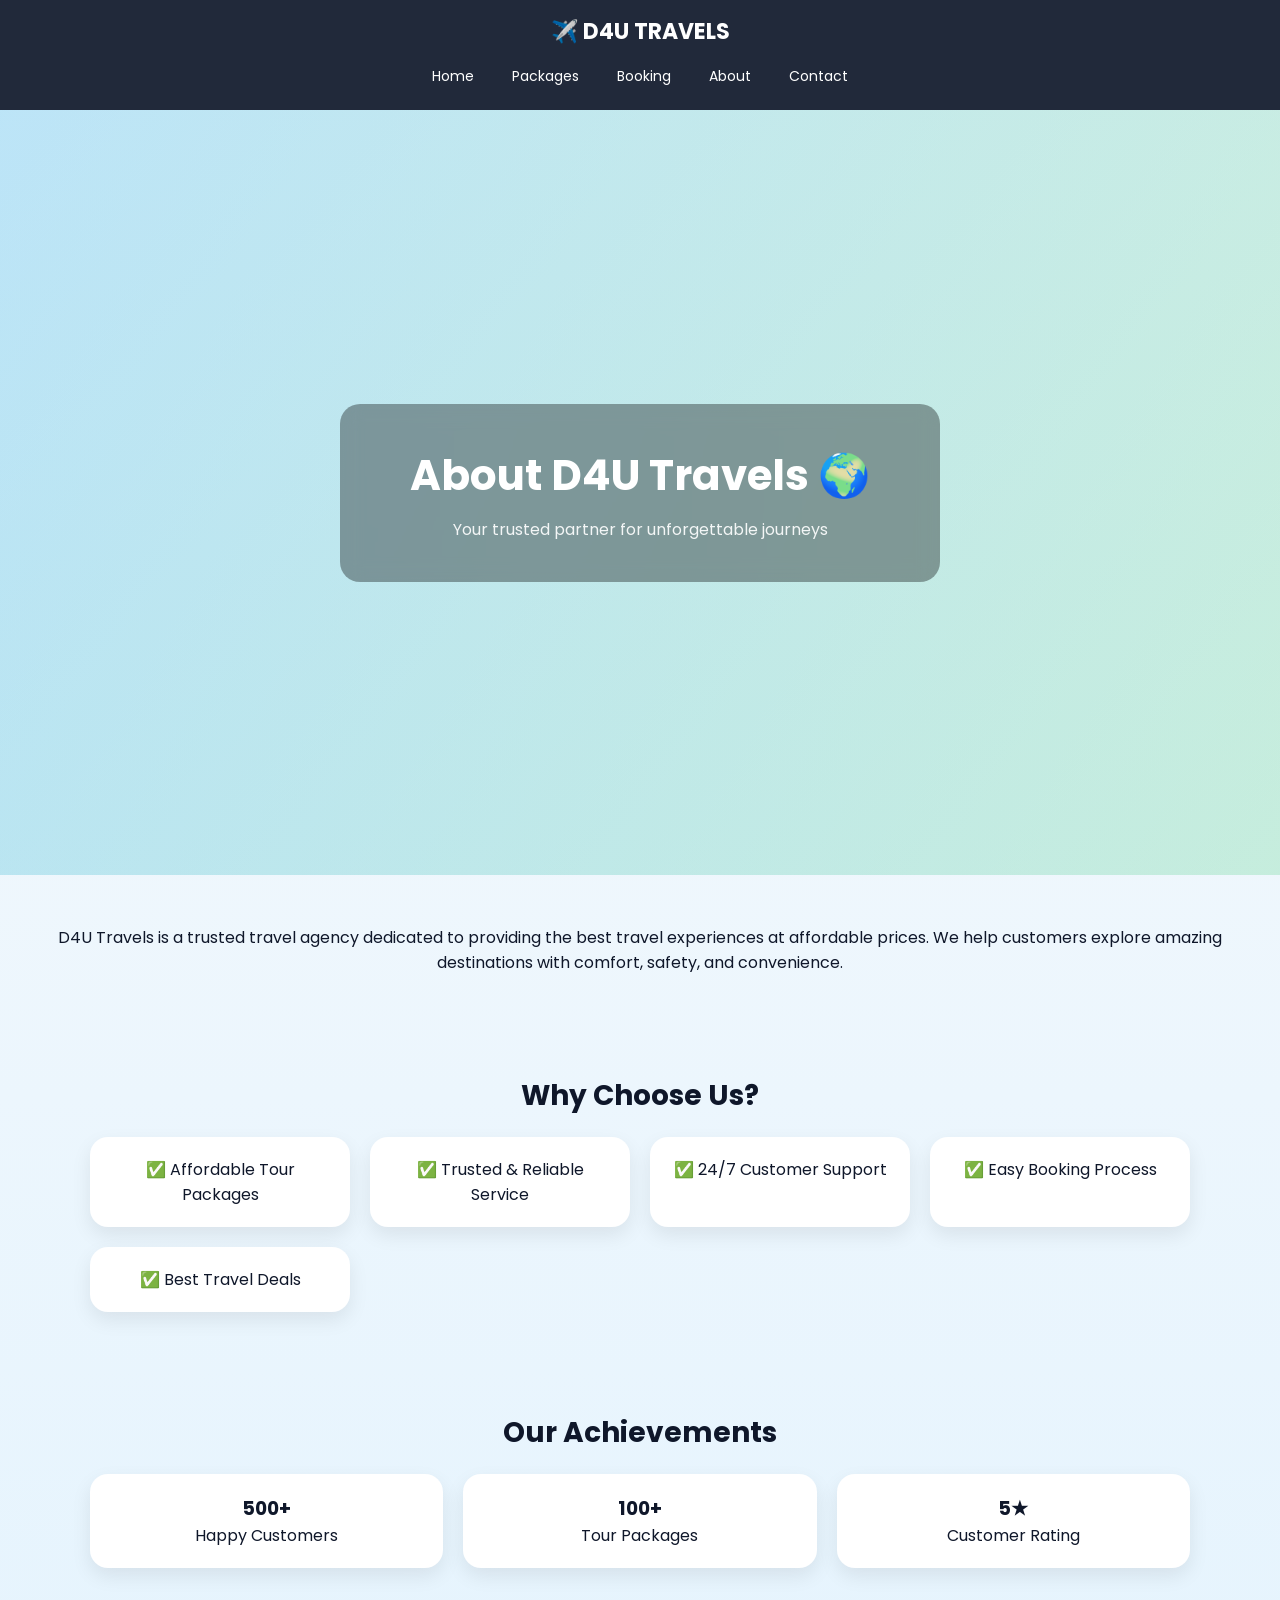
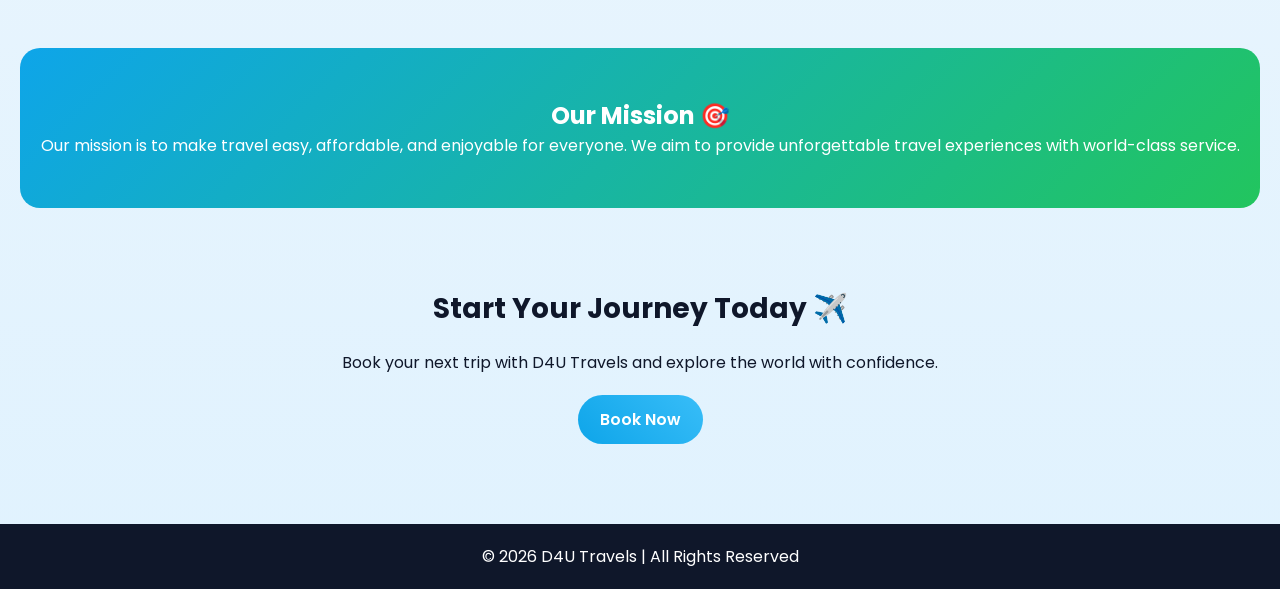
==== about.html @ d6263e44 "about.html" ====
<!DOCTYPE html>
<html lang="en">
<head>
  <meta charset="UTF-8" />
  <meta name="viewport" content="width=device-width, initial-scale=1.0" />
  <title>About Us | D4U Travels</title>

  <link rel="stylesheet" href="style.css" />

  <!-- Google Font -->
  <link href="https://fonts.googleapis.com/css2?family=Poppins:wght@300;400;600;700&display=swap" rel="stylesheet">
</head>

<body>

<!-- HEADER -->
<header class="header">
  <div class="logo">✈️ D4U TRAVELS</div>

  <nav class="nav">
    <a href="index.html">Home</a>
    <a href="packages.html">Packages</a>
    <a href="booking.html">Booking</a>
    <a href="about.html">About</a>
    <a href="contact.html">Contact</a>
  </nav>
</header>

<!-- HERO ABOUT -->
<section class="hero small-hero">
  <div class="hero-content">
    <h1>About D4U Travels 🌍</h1>
    <p>Your trusted partner for unforgettable journeys</p>
  </div>
</section>

<!-- ABOUT DESCRIPTION -->
<section class="section">
  <div class="text-box">
    <p>
      D4U Travels is a trusted travel agency dedicated to providing the best travel experiences at affordable prices.
      We help customers explore amazing destinations with comfort, safety, and convenience.
    </p>
  </div>
</section>

<!-- WHY CHOOSE US -->
<section class="section dark">
  <h2>Why Choose Us?</h2>

  <div class="grid">
    <div class="card">✅ Affordable Tour Packages</div>
    <div class="card">✅ Trusted & Reliable Service</div>
    <div class="card">✅ 24/7 Customer Support</div>
    <div class="card">✅ Easy Booking Process</div>
    <div class="card">✅ Best Travel Deals</div>
  </div>
</section>

<!-- STATS -->
<section class="section">
  <h2>Our Achievements</h2>

  <div class="grid">
    <div class="card stat">
      <h3>500+</h3>
      <p>Happy Customers</p>
    </div>

    <div class="card stat">
      <h3>100+</h3>
      <p>Tour Packages</p>
    </div>

    <div class="card stat">
      <h3>5★</h3>
      <p>Customer Rating</p>
    </div>
  </div>
</section>

<!-- MISSION -->
<section class="cta">
  <h2>Our Mission 🎯</h2>
  <p>
    Our mission is to make travel easy, affordable, and enjoyable for everyone.
    We aim to provide unforgettable travel experiences with world-class service.
  </p>
</section>

<!-- CALL TO ACTION -->
<section class="section">
  <h2>Start Your Journey Today ✈️</h2>
  <p>Book your next trip with D4U Travels and explore the world with confidence.</p>
  <a href="booking.html" class="btn">Book Now</a>
</section>

<!-- FOOTER -->
<footer class="footer">
  <p>© 2026 D4U Travels | All Rights Reserved</p>
</footer>

</body>
</html>
---- style.css ----
/* ================= ROOT COLORS ================= */
:root{
  --primary:#0ea5e9;
  --secondary:#22c55e;
  --dark:#0f172a;
  --light:#f8fafc;
  --accent:#f59e0b;
  --card:#ffffff;
}

*{
  margin:0;
  padding:0;
  box-sizing:border-box;
}

body{
  font-family:'Poppins','Segoe UI',Arial,sans-serif;
  background:linear-gradient(to bottom,#f8fafc,#e0f2fe);
  color:#0f172a;
  text-align:center;
  overflow-x:hidden;
}

/* ================= HEADER ================= */
header{
  background:rgba(15,23,42,0.92);
  backdrop-filter:blur(10px);
  color:#fff;
  padding:15px;
  position:sticky;
  top:0;
  z-index:1000;
}

header h1, .logo{
  font-size:22px;
  font-weight:700;
}

nav{
  margin-top:10px;
  display:flex;
  justify-content:center;
  flex-wrap:wrap;
  gap:10px;
}

nav a{
  color:#fff;
  text-decoration:none;
  padding:8px 14px;
  border-radius:20px;
  transition:0.3s;
  font-size:14px;
}

nav a:hover{
  background:rgba(255,255,255,0.15);
}

/* ================= HERO ================= */
.hero{
  background:url('https://images.unsplash.com/photo-1507525428034-b723cf961d3e') center/cover no-repeat;
  min-height:85vh;
  display:flex;
  align-items:center;
  justify-content:center;
  position:relative;
  color:white;
}

.hero::before{
  content:'';
  position:absolute;
  inset:0;
  background:linear-gradient(120deg, rgba(14,165,233,0.25), rgba(34,197,94,0.2));
}

.hero-content{
  position:relative;
  background:rgba(0,0,0,0.35);
  padding:40px;
  border-radius:20px;
  backdrop-filter:blur(10px);
  max-width:600px;
  width:90%;
  animation:fadeUp 1s ease;
}

.hero-content h1,
.hero-content h2{
  font-size:42px;
  margin-bottom:10px;
}

.hero-content p{
  font-size:16px;
  opacity:0.9;
}

/* ================= BUTTON ================= */
.btn{
  display:inline-block;
  margin-top:20px;
  background:linear-gradient(45deg,#0ea5e9,#38bdf8);
  padding:12px 22px;
  border-radius:30px;
  color:white;
  text-decoration:none;
  font-weight:600;
  transition:0.3s;
}

.btn:hover{
  transform:translateY(-3px);
  box-shadow:0 10px 25px rgba(0,0,0,0.2);
}

/* ================= SECTION ================= */
.section{
  padding:50px 20px;
}

.section h2{
  font-size:28px;
  margin-bottom:20px;
}

/* ================= GRID SYSTEM ================= */
.grid{
  display:grid;
  grid-template-columns:repeat(auto-fit,minmax(220px,1fr));
  gap:20px;
  max-width:1100px;
  margin:auto;
}

/* ================= CARD ================= */
.card{
  background:var(--card);
  padding:20px;
  border-radius:18px;
  box-shadow:0 8px 20px rgba(0,0,0,0.08);
  transition:0.3s;
}

.card:hover{
  transform:translateY(-8px);
  box-shadow:0 15px 35px rgba(0,0,0,0.15);
}

/* ================= PACKAGE CARD ================= */
.package-card img{
  width:100%;
  border-radius:12px;
  margin-bottom:10px;
}

.price{
  display:block;
  font-size:18px;
  font-weight:700;
  color:var(--secondary);
  margin:10px 0;
}

/* ================= SERVICES ================= */
.services ul{
  list-style:none;
  display:flex;
  flex-wrap:wrap;
  justify-content:center;
  gap:15px;
}

.services li{
  background:white;
  padding:15px;
  border-radius:12px;
  min-width:160px;
  box-shadow:0 5px 15px rgba(0,0,0,0.08);
}

/* ================= CTA ================= */
.cta{
  background:linear-gradient(135deg,#0ea5e9,#22c55e);
  color:white;
  padding:50px 20px;
  border-radius:20px;
  margin:30px 20px;
}

/* ================= FORM ================= */
.form-container{
  max-width:500px;
  margin:auto;
}

.form{
  display:flex;
  flex-direction:column;
  gap:12px;
}

form input,
form textarea{
  padding:12px;
  border-radius:10px;
  border:1px solid #ddd;
  outline:none;
  font-size:14px;
}

form input:focus,
form textarea:focus{
  border-color:var(--primary);
  box-shadow:0 0 10px rgba(14,165,233,0.2);
}

/* ================= FOOTER ================= */
.footer{
  background:var(--dark);
  color:white;
  padding:20px;
  margin-top:30px;
}

/* ================= ANIMATION ================= */
.fade-in{
  opacity:0;
  transform:translateY(40px);
  transition:0.8s;
}

.fade-in.show{
  opacity:1;
  transform:translateY(0);
}

/* ================= MOBILE ================= */
@media(max-width:768px){

  .hero{
    min-height:70vh;
  }

  .hero-content h1,
  .hero-content h2{
    font-size:26px;
  }

  nav{
    gap:5px;
  }

  nav a{
    font-size:13px;
    padding:6px 10px;
  }

  .section{
    padding:30px 15px;
  }

  .services ul{
    flex-direction:column;
    align-items:center;
  }
}

/* ================= SMALL MOBILE ================= */
@media(max-width:480px){

  .hero-content{
    padding:20px;
  }

  .hero-content h1{
    font-size:22px;
  }

  .btn{
    font-size:14px;
    padding:10px 18px;
  }
}
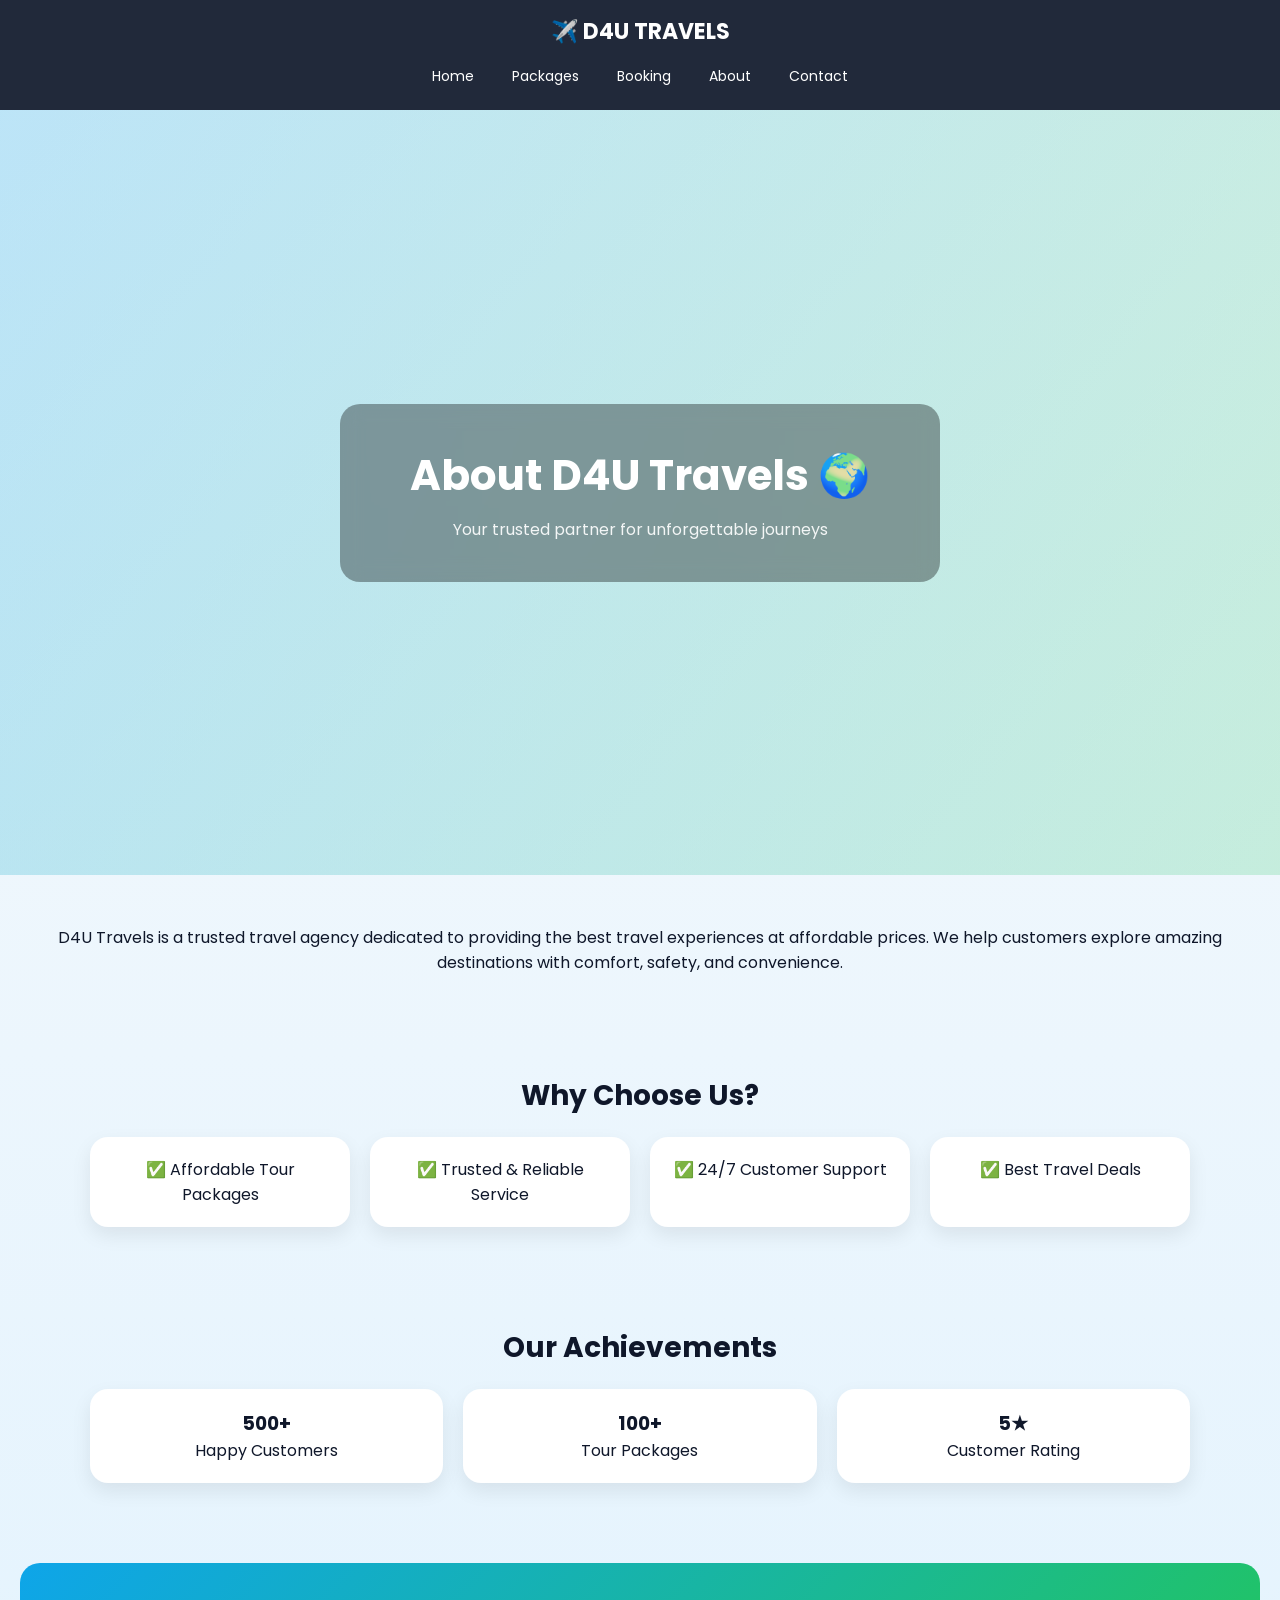
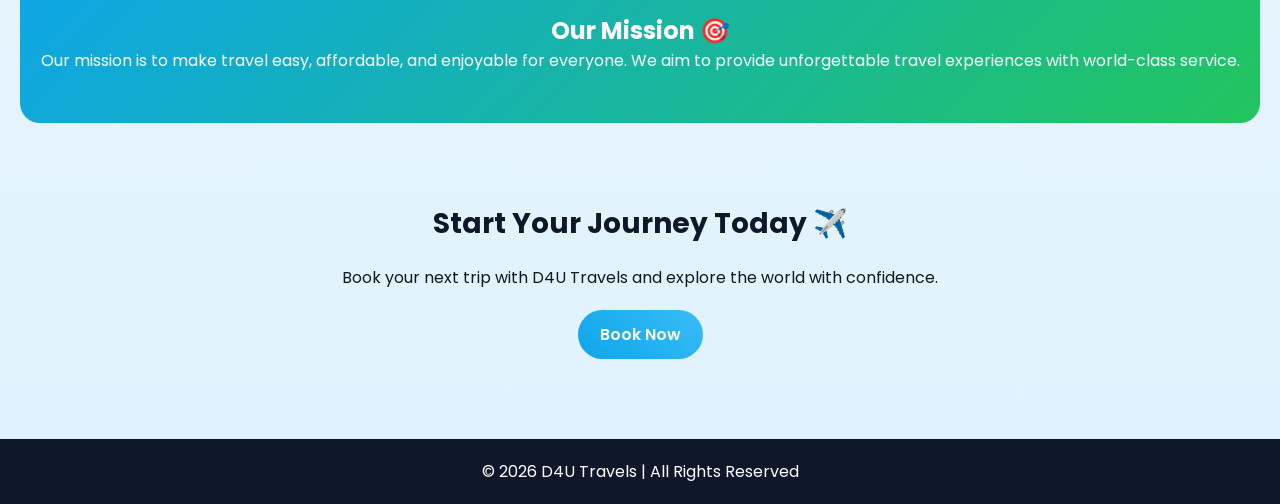
==== commit 977b544c: "about.html" ====
--- a/about.html
+++ b/about.html
@@ -52,7 +52,6 @@
     <div class="card">✅ Affordable Tour Packages</div>
     <div class="card">✅ Trusted & Reliable Service</div>
     <div class="card">✅ 24/7 Customer Support</div>
-    <div class="card">✅ Easy Booking Process</div>
     <div class="card">✅ Best Travel Deals</div>
   </div>
 </section>
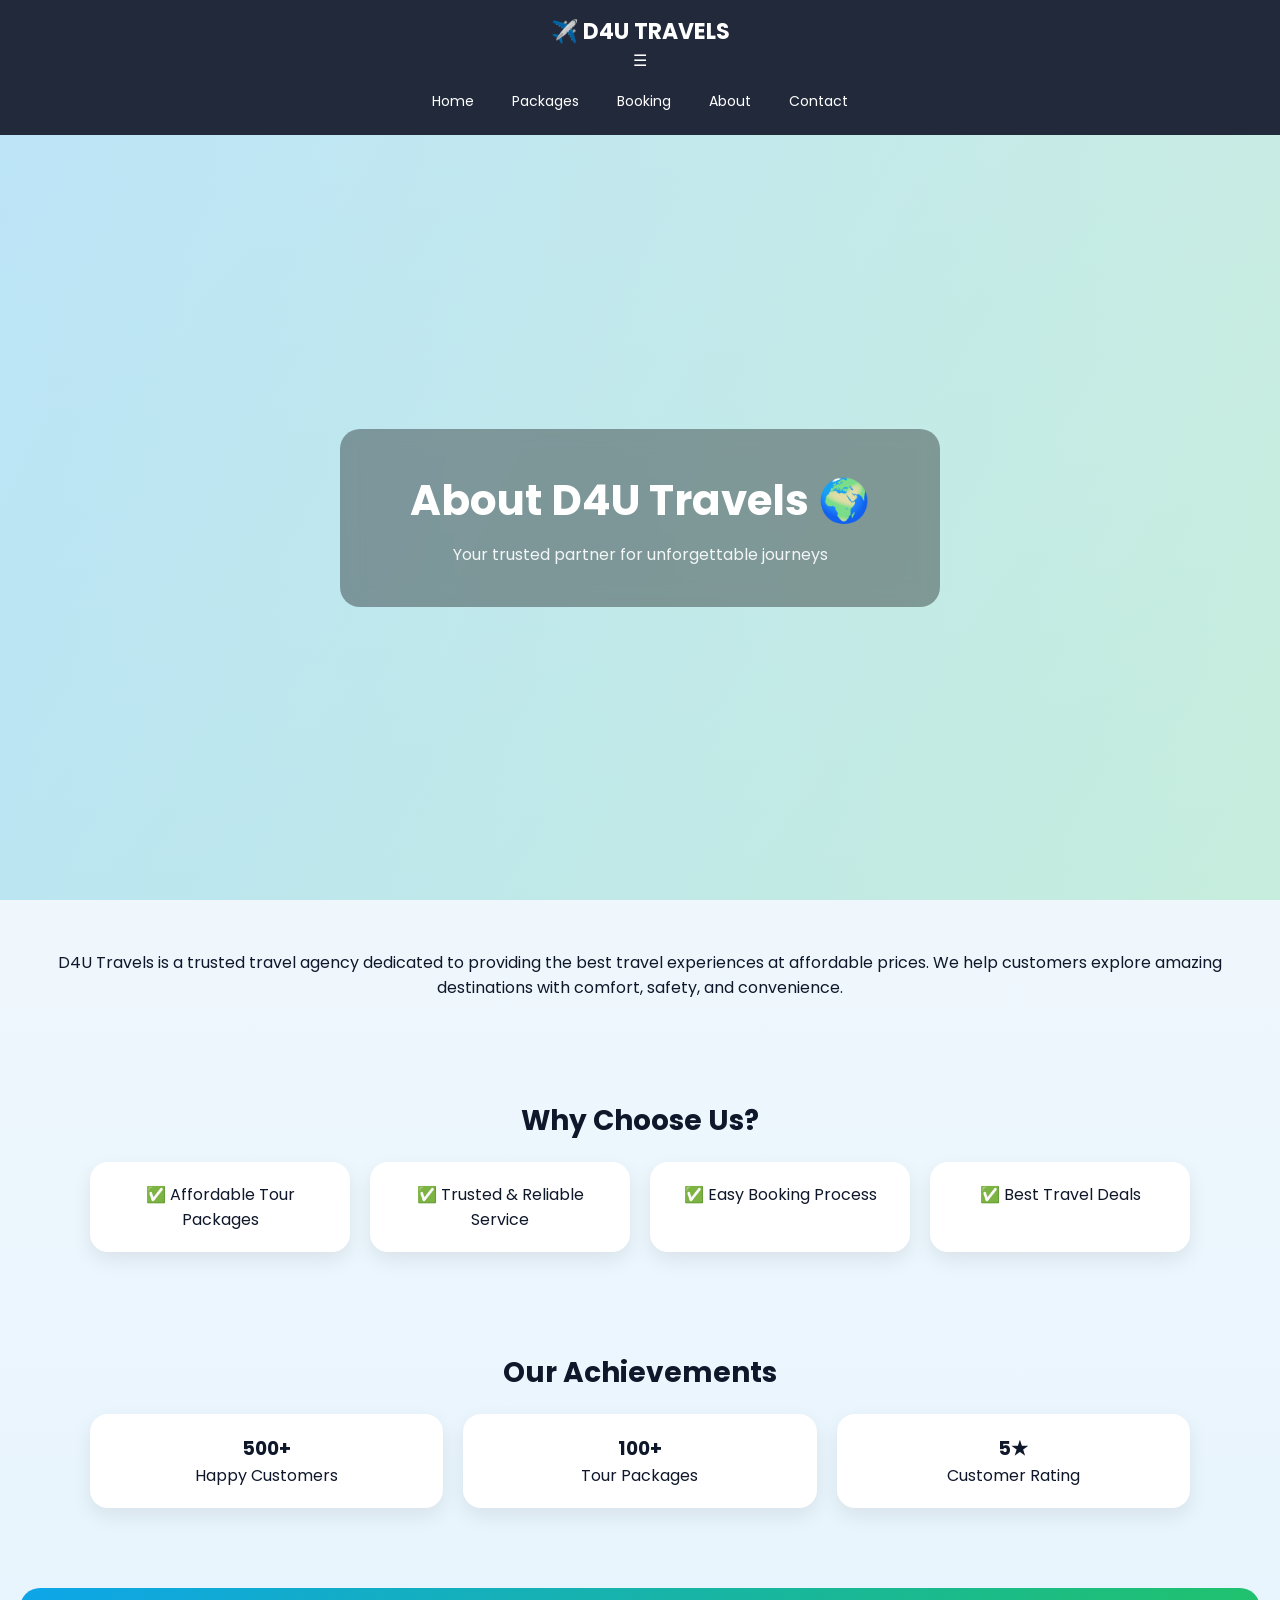
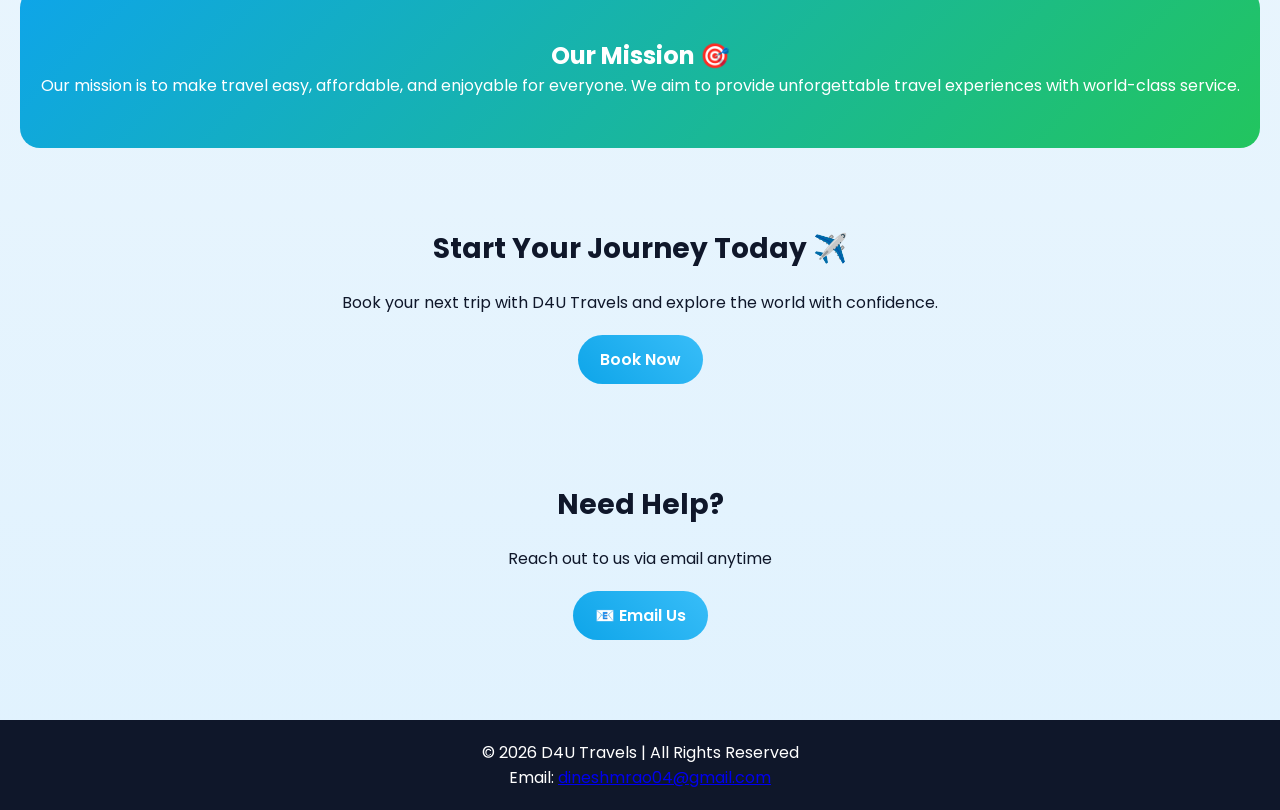
==== commit d94525ee: "about.html" ====
--- a/about.html
+++ b/about.html
@@ -3,7 +3,11 @@
 <head>
   <meta charset="UTF-8" />
   <meta name="viewport" content="width=device-width, initial-scale=1.0" />
+
   <title>About Us | D4U Travels</title>
+
+  <!-- SEO -->
+  <meta name="description" content="Learn about D4U Travels – your trusted partner for affordable and memorable trips." />
 
   <link rel="stylesheet" href="style.css" />
 
@@ -17,16 +21,19 @@
 <header class="header">
   <div class="logo">✈️ D4U TRAVELS</div>
 
-  <nav class="nav">
+  <!-- MOBILE MENU -->
+  <div class="menu-toggle" id="menuToggle">☰</div>
+
+  <nav class="nav" id="navMenu">
     <a href="index.html">Home</a>
     <a href="packages.html">Packages</a>
     <a href="booking.html">Booking</a>
-    <a href="about.html">About</a>
+    <a href="about.html" class="active">About</a>
     <a href="contact.html">Contact</a>
   </nav>
 </header>
 
-<!-- HERO ABOUT -->
+<!-- HERO -->
 <section class="hero small-hero">
   <div class="hero-content">
     <h1>About D4U Travels 🌍</h1>
@@ -34,7 +41,7 @@
   </div>
 </section>
 
-<!-- ABOUT DESCRIPTION -->
+<!-- ABOUT -->
 <section class="section">
   <div class="text-box">
     <p>
@@ -51,7 +58,7 @@
   <div class="grid">
     <div class="card">✅ Affordable Tour Packages</div>
     <div class="card">✅ Trusted & Reliable Service</div>
-    <div class="card">✅ 24/7 Customer Support</div>
+    <div class="card">✅ Easy Booking Process</div>
     <div class="card">✅ Best Travel Deals</div>
   </div>
 </section>
@@ -87,17 +94,39 @@
   </p>
 </section>
 
-<!-- CALL TO ACTION -->
+<!-- CTA -->
 <section class="section">
   <h2>Start Your Journey Today ✈️</h2>
   <p>Book your next trip with D4U Travels and explore the world with confidence.</p>
-  <a href="booking.html" class="btn">Book Now</a>
+  <a href="booking.html" class="btn primary">Book Now</a>
+</section>
+
+<!-- EMAIL CONTACT ONLY -->
+<section class="section">
+  <h2>Need Help?</h2>
+  <p>Reach out to us via email anytime</p>
+
+  <a class="btn"
+     href="mailto:dineshmrao04@gmail.com?subject=About Inquiry&body=Hello D4U Travels, I want to know more about your services.">
+     📧 Email Us
+  </a>
 </section>
 
 <!-- FOOTER -->
 <footer class="footer">
   <p>© 2026 D4U Travels | All Rights Reserved</p>
+  <p>Email: <a href="mailto:dineshmrao04@gmail.com">dineshmrao04@gmail.com</a></p>
 </footer>
+
+<!-- MOBILE MENU SCRIPT -->
+<script>
+  const toggle = document.getElementById("menuToggle");
+  const nav = document.getElementById("navMenu");
+
+  toggle.addEventListener("click", () => {
+    nav.classList.toggle("active");
+  });
+</script>
 
 </body>
 </html>
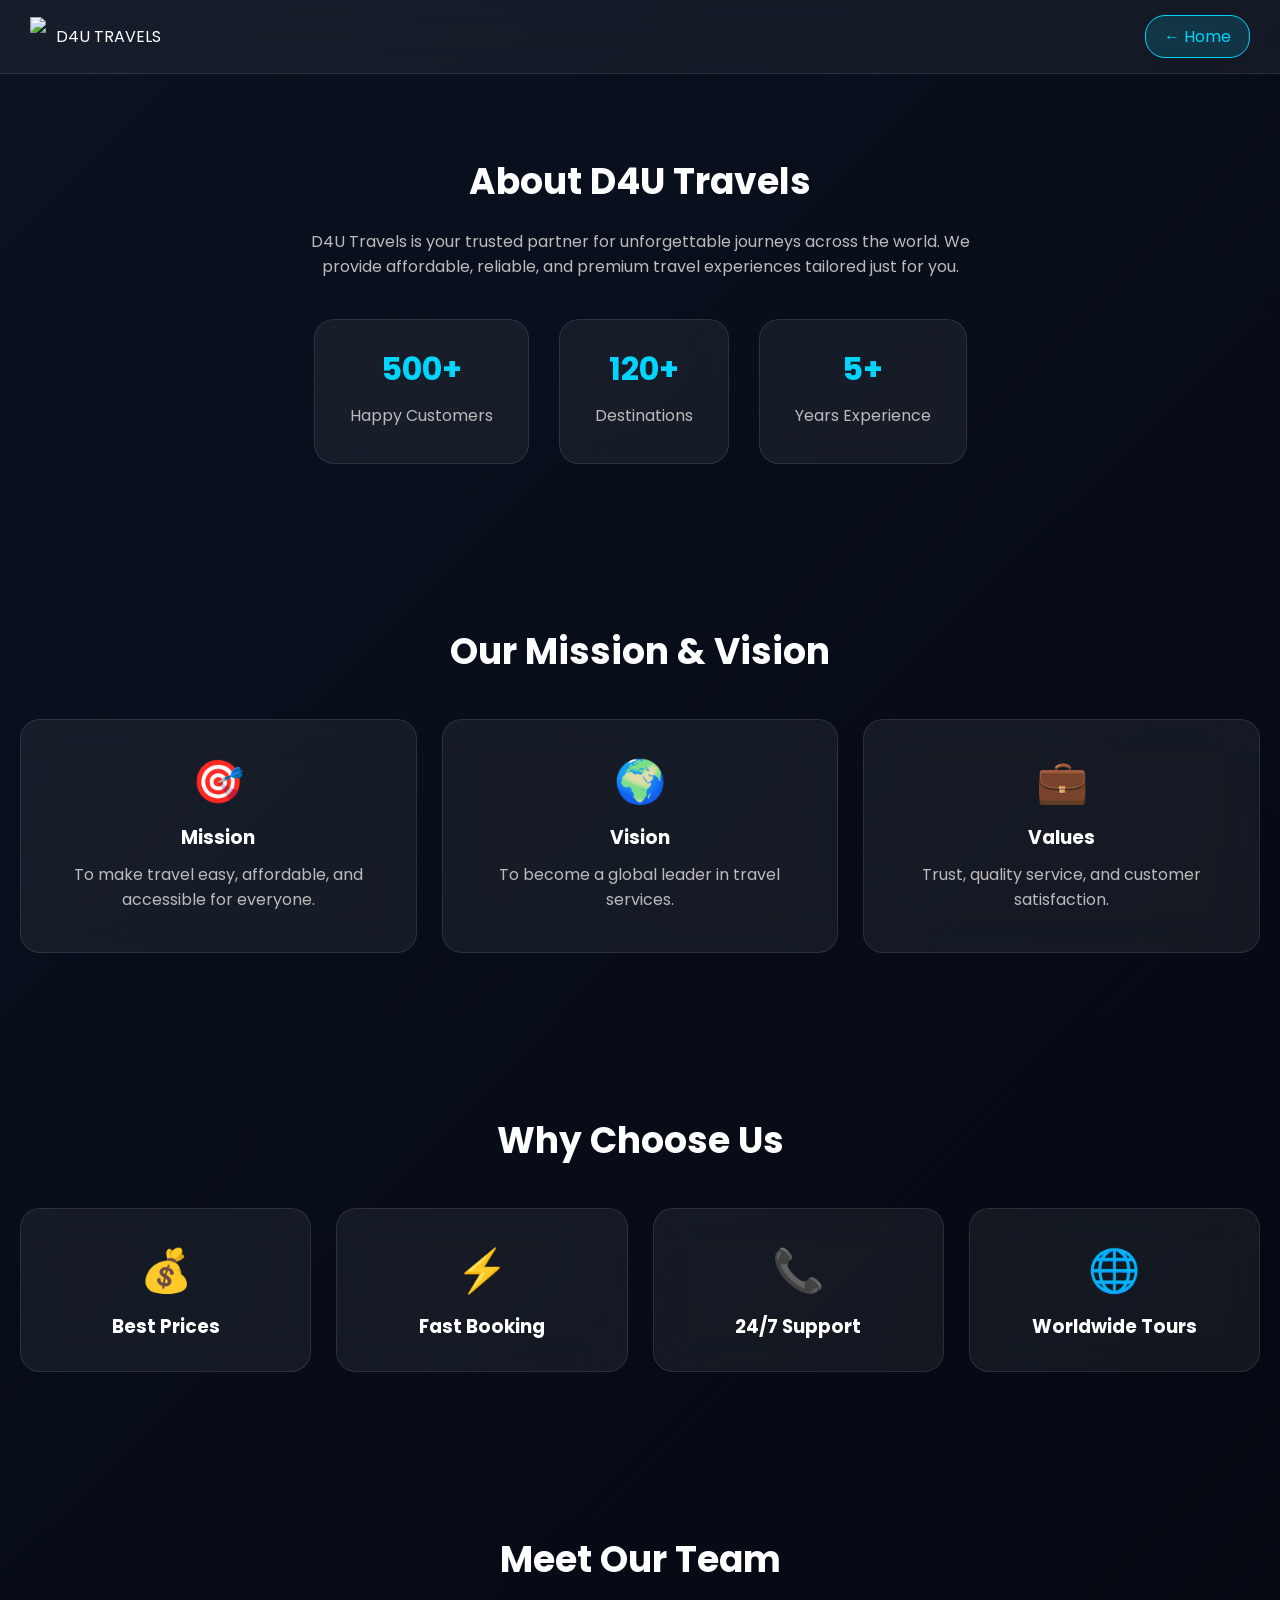
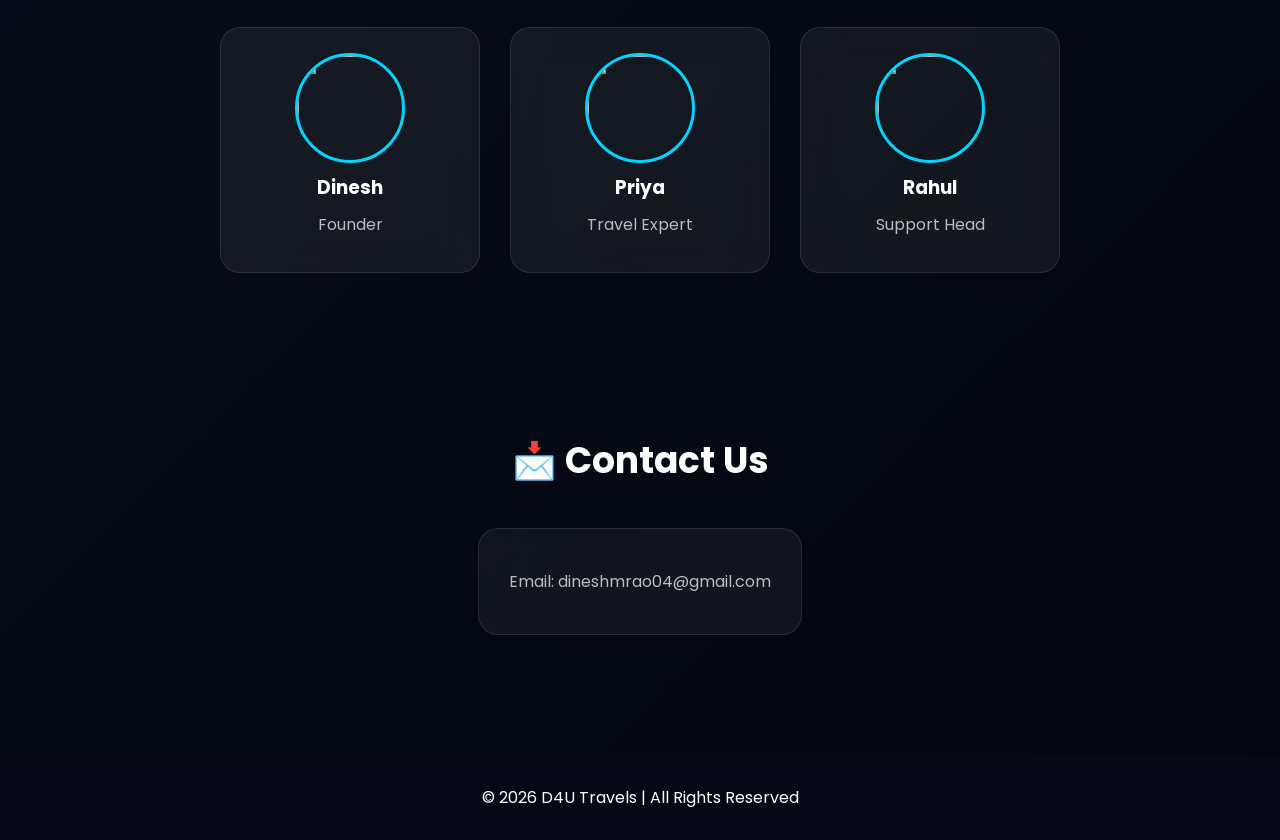
==== commit 50928de6: "about.html" ====
--- a/about.html
+++ b/about.html
@@ -1,132 +1,301 @@
 <!DOCTYPE html>
 <html lang="en">
 <head>
-  <meta charset="UTF-8" />
-  <meta name="viewport" content="width=device-width, initial-scale=1.0" />
-
-  <title>About Us | D4U Travels</title>
-
-  <!-- SEO -->
-  <meta name="description" content="Learn about D4U Travels – your trusted partner for affordable and memorable trips." />
-
-  <link rel="stylesheet" href="style.css" />
-
-  <!-- Google Font -->
-  <link href="https://fonts.googleapis.com/css2?family=Poppins:wght@300;400;600;700&display=swap" rel="stylesheet">
+<meta charset="UTF-8">
+<meta name="viewport" content="width=device-width, initial-scale=1.0">
+<title>About | D4U Travels</title>
+
+<link href="https://fonts.googleapis.com/css2?family=Poppins:wght@300;400;600;700&display=swap" rel="stylesheet">
+
+<style>
+*{margin:0;padding:0;box-sizing:border-box;font-family:'Poppins',sans-serif}
+
+body{
+background:linear-gradient(135deg,#0b1220,#02050d);
+color:white;
+}
+
+/* HEADER */
+header{
+display:flex;
+justify-content:space-between;
+align-items:center;
+padding:15px 30px;
+background:rgba(255,255,255,0.05);
+backdrop-filter:blur(15px);
+border-bottom:1px solid rgba(255,255,255,0.1);
+}
+
+.logo{
+display:flex;
+align-items:center;
+gap:10px;
+text-decoration:none;
+color:white;
+}
+
+.logo img{height:40px}
+
+/* HOME BUTTON */
+.home-btn{
+text-decoration:none;
+padding:8px 18px;
+border-radius:20px;
+background:rgba(0,212,255,0.15);
+border:1px solid #00d4ff;
+color:#00d4ff;
+transition:0.3s;
+}
+
+.home-btn:hover{
+background:#00d4ff;
+color:black;
+box-shadow:0 0 15px #00d4ff;
+}
+
+/* SECTION */
+.section{
+padding:80px 20px;
+text-align:center;
+}
+
+.section h2{
+font-size:36px;
+margin-bottom:20px;
+}
+
+.section p{
+max-width:700px;
+margin:10px auto;
+color:#bbb;
+}
+
+/* STATS */
+.stats{
+display:flex;
+flex-wrap:wrap;
+justify-content:center;
+gap:30px;
+margin-top:40px;
+}
+
+.stat{
+background:rgba(255,255,255,0.06);
+padding:25px 35px;
+border-radius:20px;
+backdrop-filter:blur(15px);
+border:1px solid rgba(255,255,255,0.1);
+transition:0.3s;
+}
+
+.stat:hover{
+transform:translateY(-5px) scale(1.05);
+box-shadow:0 0 20px #00d4ff;
+}
+
+.stat h3{
+color:#00d4ff;
+font-size:32px;
+}
+
+/* GRID */
+.grid{
+display:grid;
+grid-template-columns:repeat(auto-fit,minmax(250px,1fr));
+gap:25px;
+margin-top:40px;
+}
+
+/* CARD */
+.card{
+background:rgba(255,255,255,0.06);
+padding:30px;
+border-radius:20px;
+backdrop-filter:blur(20px);
+border:1px solid rgba(255,255,255,0.1);
+transition:0.3s;
+position:relative;
+overflow:hidden;
+}
+
+.card::before{
+content:'';
+position:absolute;
+width:100%;
+height:100%;
+background:linear-gradient(120deg,transparent,#00d4ff33,transparent);
+top:-100%;
+left:0;
+transition:0.5s;
+}
+
+.card:hover::before{
+top:100%;
+}
+
+.card:hover{
+transform:translateY(-10px);
+box-shadow:0 0 25px rgba(0,212,255,0.5);
+}
+
+.icon{
+font-size:42px;
+margin-bottom:10px;
+}
+
+/* TEAM */
+.team{
+display:flex;
+flex-wrap:wrap;
+justify-content:center;
+gap:30px;
+margin-top:40px;
+}
+
+.member{
+background:rgba(255,255,255,0.06);
+padding:25px;
+border-radius:20px;
+text-align:center;
+width:260px;
+backdrop-filter:blur(20px);
+border:1px solid rgba(255,255,255,0.1);
+transition:0.3s;
+position:relative;
+}
+
+.member:hover{
+transform:translateY(-10px) scale(1.05);
+box-shadow:0 0 25px #00d4ff;
+}
+
+.member img{
+width:110px;
+height:110px;
+border-radius:50%;
+margin-bottom:10px;
+border:3px solid #00d4ff;
+}
+
+/* CONTACT BOX */
+.contact-box{
+background:rgba(255,255,255,0.05);
+padding:30px;
+border-radius:20px;
+backdrop-filter:blur(15px);
+border:1px solid rgba(255,255,255,0.1);
+display:inline-block;
+margin-top:20px;
+}
+
+/* FOOTER */
+footer{
+padding:30px;
+text-align:center;
+background:#050814;
+margin-top:40px;
+}
+</style>
 </head>
 
 <body>
 
-<!-- HEADER -->
-<header class="header">
-  <div class="logo">✈️ D4U TRAVELS</div>
-
-  <!-- MOBILE MENU -->
-  <div class="menu-toggle" id="menuToggle">☰</div>
-
-  <nav class="nav" id="navMenu">
-    <a href="index.html">Home</a>
-    <a href="packages.html">Packages</a>
-    <a href="booking.html">Booking</a>
-    <a href="about.html" class="active">About</a>
-    <a href="contact.html">Contact</a>
-  </nav>
+<header>
+<a href="index.html" class="logo">
+<img src="./D4U.png">
+<span>D4U TRAVELS</span>
+</a>
+
+<a href="index.html" class="home-btn">← Home</a>
 </header>
 
-<!-- HERO -->
-<section class="hero small-hero">
-  <div class="hero-content">
-    <h1>About D4U Travels 🌍</h1>
-    <p>Your trusted partner for unforgettable journeys</p>
-  </div>
-</section>
-
 <!-- ABOUT -->
 <section class="section">
-  <div class="text-box">
-    <p>
-      D4U Travels is a trusted travel agency dedicated to providing the best travel experiences at affordable prices.
-      We help customers explore amazing destinations with comfort, safety, and convenience.
-    </p>
-  </div>
-</section>
-
-<!-- WHY CHOOSE US -->
-<section class="section dark">
-  <h2>Why Choose Us?</h2>
-
-  <div class="grid">
-    <div class="card">✅ Affordable Tour Packages</div>
-    <div class="card">✅ Trusted & Reliable Service</div>
-    <div class="card">✅ Easy Booking Process</div>
-    <div class="card">✅ Best Travel Deals</div>
-  </div>
-</section>
-
-<!-- STATS -->
-<section class="section">
-  <h2>Our Achievements</h2>
-
-  <div class="grid">
-    <div class="card stat">
-      <h3>500+</h3>
-      <p>Happy Customers</p>
-    </div>
-
-    <div class="card stat">
-      <h3>100+</h3>
-      <p>Tour Packages</p>
-    </div>
-
-    <div class="card stat">
-      <h3>5★</h3>
-      <p>Customer Rating</p>
-    </div>
-  </div>
+<h2>About D4U Travels</h2>
+<p>D4U Travels is your trusted partner for unforgettable journeys across the world. We provide affordable, reliable, and premium travel experiences tailored just for you.</p>
+
+<div class="stats">
+<div class="stat"><h3>500+</h3><p>Happy Customers</p></div>
+<div class="stat"><h3>120+</h3><p>Destinations</p></div>
+<div class="stat"><h3>5+</h3><p>Years Experience</p></div>
+</div>
 </section>
 
 <!-- MISSION -->
-<section class="cta">
-  <h2>Our Mission 🎯</h2>
-  <p>
-    Our mission is to make travel easy, affordable, and enjoyable for everyone.
-    We aim to provide unforgettable travel experiences with world-class service.
-  </p>
-</section>
-
-<!-- CTA -->
-<section class="section">
-  <h2>Start Your Journey Today ✈️</h2>
-  <p>Book your next trip with D4U Travels and explore the world with confidence.</p>
-  <a href="booking.html" class="btn primary">Book Now</a>
-</section>
-
-<!-- EMAIL CONTACT ONLY -->
-<section class="section">
-  <h2>Need Help?</h2>
-  <p>Reach out to us via email anytime</p>
-
-  <a class="btn"
-     href="mailto:dineshmrao04@gmail.com?subject=About Inquiry&body=Hello D4U Travels, I want to know more about your services.">
-     📧 Email Us
-  </a>
-</section>
-
-<!-- FOOTER -->
-<footer class="footer">
-  <p>© 2026 D4U Travels | All Rights Reserved</p>
-  <p>Email: <a href="mailto:dineshmrao04@gmail.com">dineshmrao04@gmail.com</a></p>
+<section class="section">
+<h2>Our Mission & Vision</h2>
+
+<div class="grid">
+<div class="card">
+<div class="icon">🎯</div>
+<h3>Mission</h3>
+<p>To make travel easy, affordable, and accessible for everyone.</p>
+</div>
+
+<div class="card">
+<div class="icon">🌍</div>
+<h3>Vision</h3>
+<p>To become a global leader in travel services.</p>
+</div>
+
+<div class="card">
+<div class="icon">💼</div>
+<h3>Values</h3>
+<p>Trust, quality service, and customer satisfaction.</p>
+</div>
+</div>
+</section>
+
+<!-- WHY US -->
+<section class="section">
+<h2>Why Choose Us</h2>
+
+<div class="grid">
+<div class="card"><div class="icon">💰</div><h3>Best Prices</h3></div>
+<div class="card"><div class="icon">⚡</div><h3>Fast Booking</h3></div>
+<div class="card"><div class="icon">📞</div><h3>24/7 Support</h3></div>
+<div class="card"><div class="icon">🌐</div><h3>Worldwide Tours</h3></div>
+</div>
+</section>
+
+<!-- TEAM -->
+<section class="section">
+<h2>Meet Our Team</h2>
+
+<div class="team">
+<div class="member">
+<img src="https://randomuser.me/api/portraits/men/32.jpg">
+<h3>Dinesh</h3>
+<p>Founder</p>
+</div>
+
+<div class="member">
+<img src="https://randomuser.me/api/portraits/women/44.jpg">
+<h3>Priya</h3>
+<p>Travel Expert</p>
+</div>
+
+<div class="member">
+<img src="https://randomuser.me/api/portraits/men/50.jpg">
+<h3>Rahul</h3>
+<p>Support Head</p>
+</div>
+</div>
+</section>
+
+<!-- CONTACT -->
+<section class="section">
+<h2>📩 Contact Us</h2>
+
+<div class="contact-box">
+<p>Email: dineshmrao04@gmail.com</p>
+</div>
+
+</section>
+
+<footer>
+<p>© 2026 D4U Travels | All Rights Reserved</p>
 </footer>
-
-<!-- MOBILE MENU SCRIPT -->
-<script>
-  const toggle = document.getElementById("menuToggle");
-  const nav = document.getElementById("navMenu");
-
-  toggle.addEventListener("click", () => {
-    nav.classList.toggle("active");
-  });
-</script>
 
 </body>
 </html>
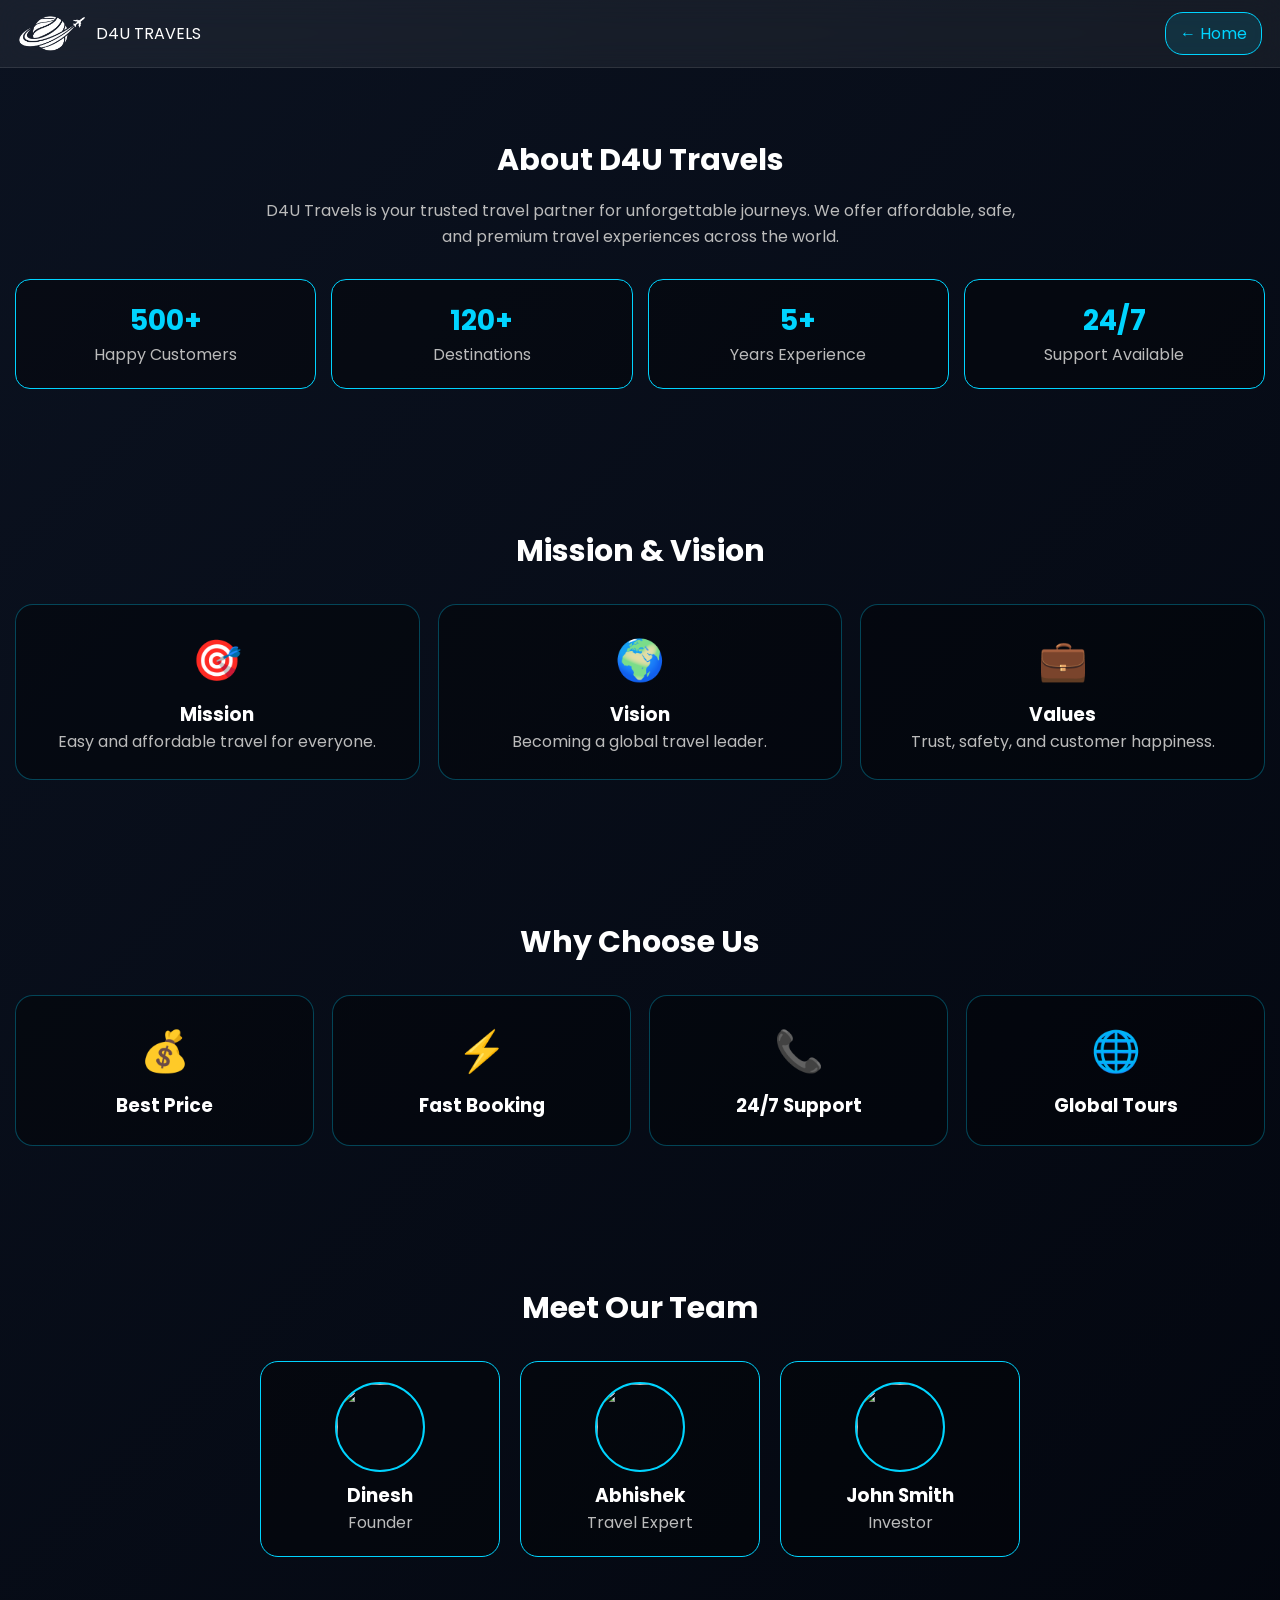
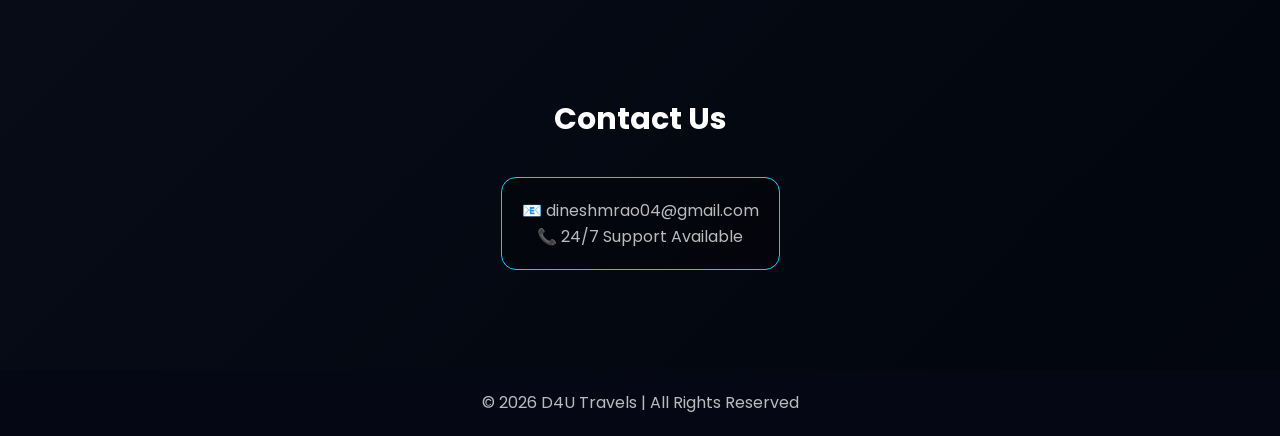
==== commit 92d20980: "about.html" ====
--- a/about.html
+++ b/about.html
@@ -8,22 +8,31 @@
 <link href="https://fonts.googleapis.com/css2?family=Poppins:wght@300;400;600;700&display=swap" rel="stylesheet">
 
 <style>
-*{margin:0;padding:0;box-sizing:border-box;font-family:'Poppins',sans-serif}
+*{
+margin:0;
+padding:0;
+box-sizing:border-box;
+font-family:'Poppins',sans-serif;
+}
 
 body{
 background:linear-gradient(135deg,#0b1220,#02050d);
 color:white;
+overflow-x:hidden;
 }
 
 /* HEADER */
 header{
+position:sticky;
+top:0;
 display:flex;
 justify-content:space-between;
 align-items:center;
-padding:15px 30px;
-background:rgba(255,255,255,0.05);
+padding:12px 18px;
+background:rgba(255,255,255,0.06);
 backdrop-filter:blur(15px);
 border-bottom:1px solid rgba(255,255,255,0.1);
+z-index:1000;
 }
 
 .logo{
@@ -34,14 +43,13 @@
 color:white;
 }
 
-.logo img{height:40px}
-
-/* HOME BUTTON */
+.logo img{height:38px}
+
 .home-btn{
 text-decoration:none;
-padding:8px 18px;
-border-radius:20px;
-background:rgba(0,212,255,0.15);
+padding:8px 14px;
+border-radius:18px;
+background:rgba(0,212,255,0.12);
 border:1px solid #00d4ff;
 color:#00d4ff;
 transition:0.3s;
@@ -50,96 +58,78 @@
 .home-btn:hover{
 background:#00d4ff;
 color:black;
-box-shadow:0 0 15px #00d4ff;
-}
-
-/* SECTION */
+}
+
+/* SECTIONS */
 .section{
-padding:80px 20px;
+padding:70px 15px;
 text-align:center;
 }
 
-.section h2{
-font-size:36px;
-margin-bottom:20px;
-}
-
-.section p{
-max-width:700px;
-margin:10px auto;
+h2{
+font-size:30px;
+margin-bottom:15px;
+}
+
+p{
 color:#bbb;
+max-width:750px;
+margin:auto;
+line-height:1.6;
 }
 
 /* STATS */
 .stats{
-display:flex;
-flex-wrap:wrap;
-justify-content:center;
-gap:30px;
-margin-top:40px;
+display:grid;
+grid-template-columns:repeat(auto-fit,minmax(150px,1fr));
+gap:15px;
+margin-top:30px;
 }
 
 .stat{
-background:rgba(255,255,255,0.06);
-padding:25px 35px;
-border-radius:20px;
-backdrop-filter:blur(15px);
-border:1px solid rgba(255,255,255,0.1);
+background:rgba(0,0,0,0.35);
+border:1px solid #00d4ff;
+padding:20px;
+border-radius:15px;
 transition:0.3s;
 }
 
 .stat:hover{
-transform:translateY(-5px) scale(1.05);
-box-shadow:0 0 20px #00d4ff;
+transform:translateY(-8px);
+box-shadow:0 0 20px rgba(0,212,255,0.4);
 }
 
 .stat h3{
 color:#00d4ff;
-font-size:32px;
-}
-
-/* GRID */
+font-size:28px;
+}
+
+/* GRID CARDS */
 .grid{
 display:grid;
-grid-template-columns:repeat(auto-fit,minmax(250px,1fr));
-gap:25px;
-margin-top:40px;
-}
-
-/* CARD */
+grid-template-columns:repeat(auto-fit,minmax(220px,1fr));
+gap:18px;
+margin-top:30px;
+}
+
 .card{
-background:rgba(255,255,255,0.06);
-padding:30px;
-border-radius:20px;
-backdrop-filter:blur(20px);
-border:1px solid rgba(255,255,255,0.1);
+background:rgba(0,0,0,0.35);
+border:1px solid rgba(0,212,255,0.3);
+padding:25px;
+border-radius:18px;
 transition:0.3s;
 position:relative;
 overflow:hidden;
 }
 
-.card::before{
-content:'';
-position:absolute;
-width:100%;
-height:100%;
-background:linear-gradient(120deg,transparent,#00d4ff33,transparent);
-top:-100%;
-left:0;
-transition:0.5s;
-}
-
-.card:hover::before{
-top:100%;
-}
-
 .card:hover{
 transform:translateY(-10px);
-box-shadow:0 0 25px rgba(0,212,255,0.5);
+box-shadow:0 0 25px rgba(0,212,255,0.4);
+border:1px solid #00d4ff;
 }
 
 .icon{
-font-size:42px;
+font-size:40px;
 margin-bottom:10px;
 }
 
@@ -148,52 +138,56 @@
 display:flex;
 flex-wrap:wrap;
 justify-content:center;
-gap:30px;
-margin-top:40px;
+gap:20px;
+margin-top:30px;
 }
 
 .member{
-background:rgba(255,255,255,0.06);
-padding:25px;
-border-radius:20px;
+background:rgba(0,0,0,0.35);
+border:1px solid #00d4ff;
+padding:20px;
+border-radius:18px;
+width:240px;
 text-align:center;
-width:260px;
-backdrop-filter:blur(20px);
-border:1px solid rgba(255,255,255,0.1);
 transition:0.3s;
-position:relative;
 }
 
 .member:hover{
-transform:translateY(-10px) scale(1.05);
-box-shadow:0 0 25px #00d4ff;
+transform:scale(1.05);
+box-shadow:0 0 20px rgba(0,212,255,0.5);
 }
 
 .member img{
-width:110px;
-height:110px;
+width:90px;
+height:90px;
 border-radius:50%;
-margin-bottom:10px;
-border:3px solid #00d4ff;
-}
-
-/* CONTACT BOX */
+border:2px solid #00d4ff;
+margin-bottom:8px;
+}
+
+/* CONTACT */
 .contact-box{
-background:rgba(255,255,255,0.05);
-padding:30px;
-border-radius:20px;
-backdrop-filter:blur(15px);
-border:1px solid rgba(255,255,255,0.1);
+margin-top:20px;
 display:inline-block;
-margin-top:20px;
+padding:20px;
+border-radius:15px;
+background:rgba(0,0,0,0.35);
+border:1px solid #00d4ff;
 }
 
 /* FOOTER */
 footer{
-padding:30px;
+padding:20px;
 text-align:center;
 background:#050814;
-margin-top:40px;
+margin-top:30px;
+}
+
+/* MOBILE FIX */
+@media(max-width:600px){
+h2{font-size:22px;}
+p{font-size:13px;}
+.card,.member,.stat{padding:15px;}
 }
 </style>
 </head>
@@ -212,36 +206,40 @@
 <!-- ABOUT -->
 <section class="section">
 <h2>About D4U Travels</h2>
-<p>D4U Travels is your trusted partner for unforgettable journeys across the world. We provide affordable, reliable, and premium travel experiences tailored just for you.</p>
+<p>
+D4U Travels is your trusted travel partner for unforgettable journeys.
+We offer affordable, safe, and premium travel experiences across the world.
+</p>
 
 <div class="stats">
-<div class="stat"><h3>500+</h3><p>Happy Customers</p></div>
-<div class="stat"><h3>120+</h3><p>Destinations</p></div>
-<div class="stat"><h3>5+</h3><p>Years Experience</p></div>
+  <div class="stat"><h3>500+</h3><p>Happy Customers</p></div>
+  <div class="stat"><h3>120+</h3><p>Destinations</p></div>
+  <div class="stat"><h3>5+</h3><p>Years Experience</p></div>
+  <div class="stat"><h3>24/7</h3><p>Support Available</p></div>
 </div>
 </section>
 
 <!-- MISSION -->
 <section class="section">
-<h2>Our Mission & Vision</h2>
+<h2>Mission & Vision</h2>
 
 <div class="grid">
 <div class="card">
 <div class="icon">🎯</div>
 <h3>Mission</h3>
-<p>To make travel easy, affordable, and accessible for everyone.</p>
+<p>Easy and affordable travel for everyone.</p>
 </div>
 
 <div class="card">
 <div class="icon">🌍</div>
 <h3>Vision</h3>
-<p>To become a global leader in travel services.</p>
+<p>Becoming a global travel leader.</p>
 </div>
 
 <div class="card">
 <div class="icon">💼</div>
 <h3>Values</h3>
-<p>Trust, quality service, and customer satisfaction.</p>
+<p>Trust, safety, and customer happiness.</p>
 </div>
 </div>
 </section>
@@ -251,10 +249,10 @@
 <h2>Why Choose Us</h2>
 
 <div class="grid">
-<div class="card"><div class="icon">💰</div><h3>Best Prices</h3></div>
+<div class="card"><div class="icon">💰</div><h3>Best Price</h3></div>
 <div class="card"><div class="icon">⚡</div><h3>Fast Booking</h3></div>
 <div class="card"><div class="icon">📞</div><h3>24/7 Support</h3></div>
-<div class="card"><div class="icon">🌐</div><h3>Worldwide Tours</h3></div>
+<div class="card"><div class="icon">🌐</div><h3>Global Tours</h3></div>
 </div>
 </section>
 
@@ -264,31 +262,32 @@
 
 <div class="team">
 <div class="member">
-<img src="https://randomuser.me/api/portraits/men/32.jpg">
+<img src="./d.04.png">
 <h3>Dinesh</h3>
 <p>Founder</p>
 </div>
 
 <div class="member">
-<img src="https://randomuser.me/api/portraits/women/44.jpg">
-<h3>Priya</h3>
+<img src="./a.04.jpg">
+<h3>Abhishek</h3>
 <p>Travel Expert</p>
 </div>
 
 <div class="member">
 <img src="https://randomuser.me/api/portraits/men/50.jpg">
-<h3>Rahul</h3>
-<p>Support Head</p>
+<h3>John Smith</h3>
+<p>Investor</p>
 </div>
 </div>
 </section>
 
 <!-- CONTACT -->
 <section class="section">
-<h2>📩 Contact Us</h2>
+<h2>Contact Us</h2>
 
 <div class="contact-box">
-<p>Email: dineshmrao04@gmail.com</p>
+<p>📧 dineshmrao04@gmail.com</p>
+<p>📞 24/7 Support Available</p>
 </div>
 
 </section>
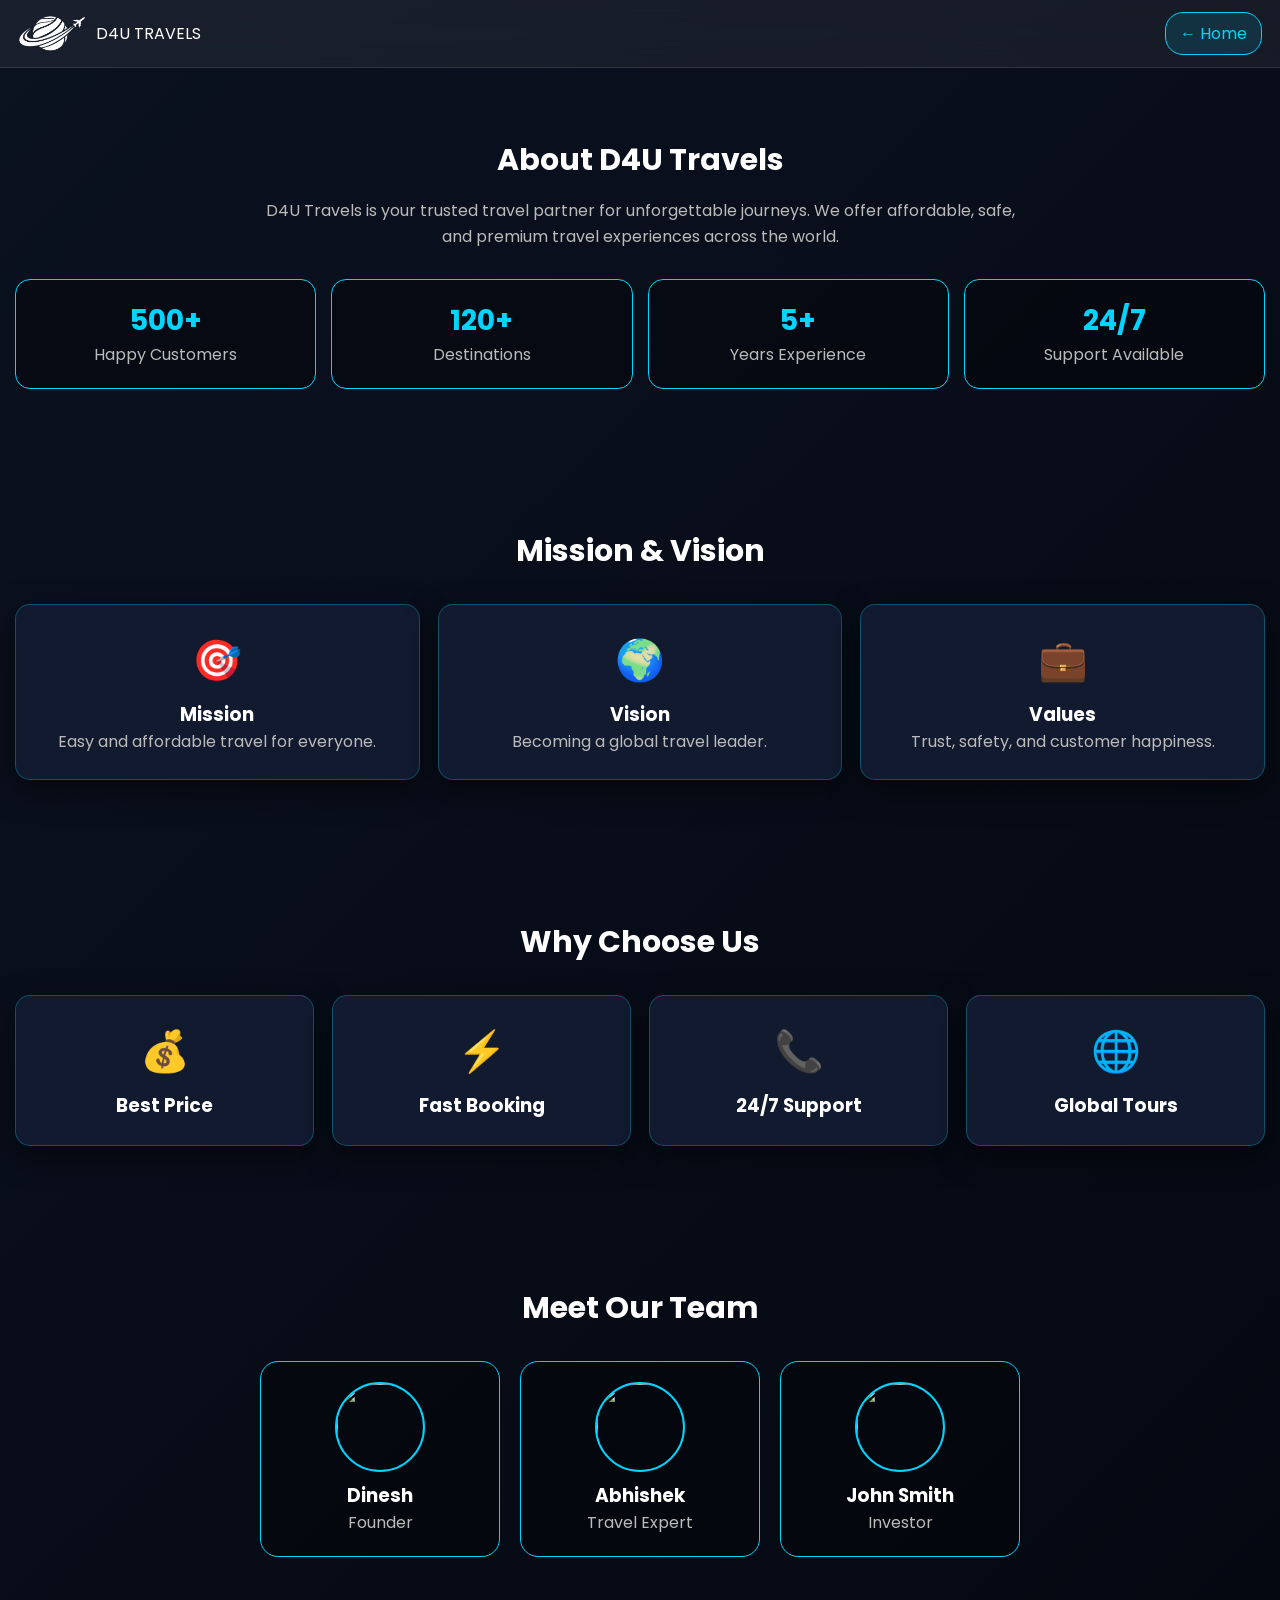
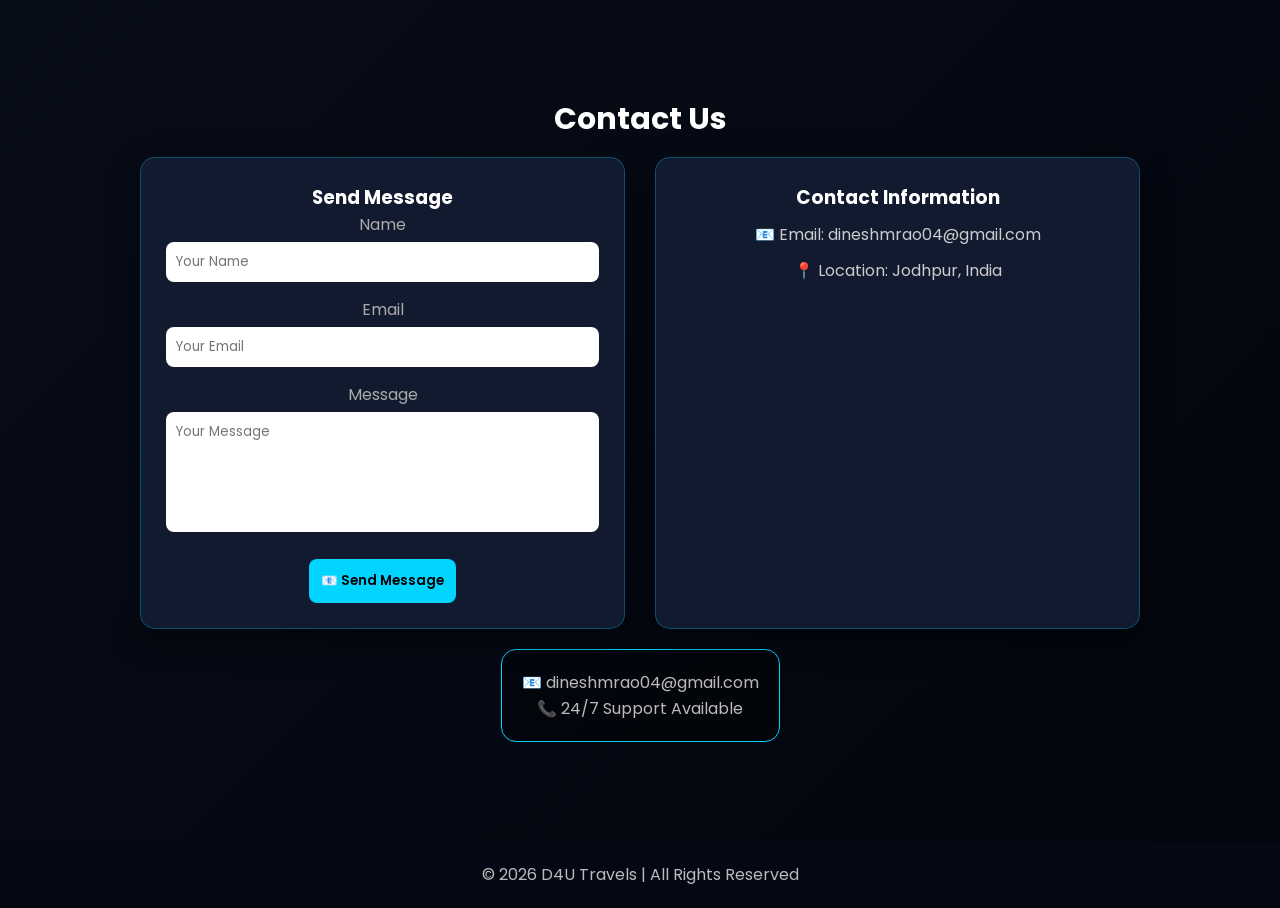
==== commit c557f432: "about.html" ====
--- a/about.html
+++ b/about.html
@@ -175,6 +175,57 @@
 border:1px solid #00d4ff;
 }
 
+.container{
+display:grid;
+grid-template-columns:repeat(auto-fit,minmax(300px,1fr));
+gap:30px;
+max-width:1000px;
+margin:auto
+}
+
+.card{
+background:#111a2e;
+padding:25px;
+border-radius:15px;
+box-shadow:0 10px 30px rgba(0,0,0,0.5)
+}
+
+.input-group{margin-bottom:15px}
+.input-group label{display:block;margin-bottom:5px;color:#aaa}
+.input-group input,.input-group textarea{
+width:100%;
+padding:10px;
+border:none;
+border-radius:8px
+}
+
+textarea{resize:none;height:120px}
+
+.btn{
+padding:12px;
+border:none;
+border-radius:8px;
+background:#00d4ff;
+color:black;
+cursor:pointer;
+font-weight:600;
+transition:.3s
+}
+.btn:hover{transform:scale(1.05)}
+
+.success{
+color:#00ffae;
+margin-top:10px;
+display:none;
+text-align:center
+}
+
+.info p{margin:10px 0;color:#ccc}
+
+.map{margin-top:20px;border-radius:15px;overflow:hidden}
+iframe{width:100%;height:200px;border:none}
+
+
 /* FOOTER */
 footer{
 padding:20px;
@@ -285,6 +336,51 @@
 <section class="section">
 <h2>Contact Us</h2>
 
+<div class="container">
+
+<!-- CONTACT FORM -->
+<div class="card">
+<h3>Send Message</h3>
+
+<div class="input-group">
+<label>Name</label>
+<input id="name" placeholder="Your Name">
+</div>
+
+<div class="input-group">
+<label>Email</label>
+<input id="email" type="email" placeholder="Your Email">
+</div>
+
+<div class="input-group">
+<label>Message</label>
+<textarea id="message" placeholder="Your Message"></textarea>
+</div>
+
+<div style="text-align:center; margin-top:20px;">
+<button class="btn" onclick="sendMessage()">📧 Send Message</button>
+
+<p class="success" id="successMsg">
+✅ Message sent successfully!
+</p>
+</div>
+
+</div>
+
+<!-- CONTACT INFO -->
+<div class="card info">
+<h3>Contact Information</h3>
+<p>📧 Email: dineshmrao04@gmail.com</p>
+<p>📍 Location: Jodhpur, India</p>
+
+<div class="map">
+<iframe src="https://maps.google.com/maps?q=Jodhpur&t=&z=13&ie=UTF8&iwloc=&output=embed"></iframe>
+</div>
+
+</div>
+
+</div>
+
 <div class="contact-box">
 <p>📧 dineshmrao04@gmail.com</p>
 <p>📞 24/7 Support Available</p>
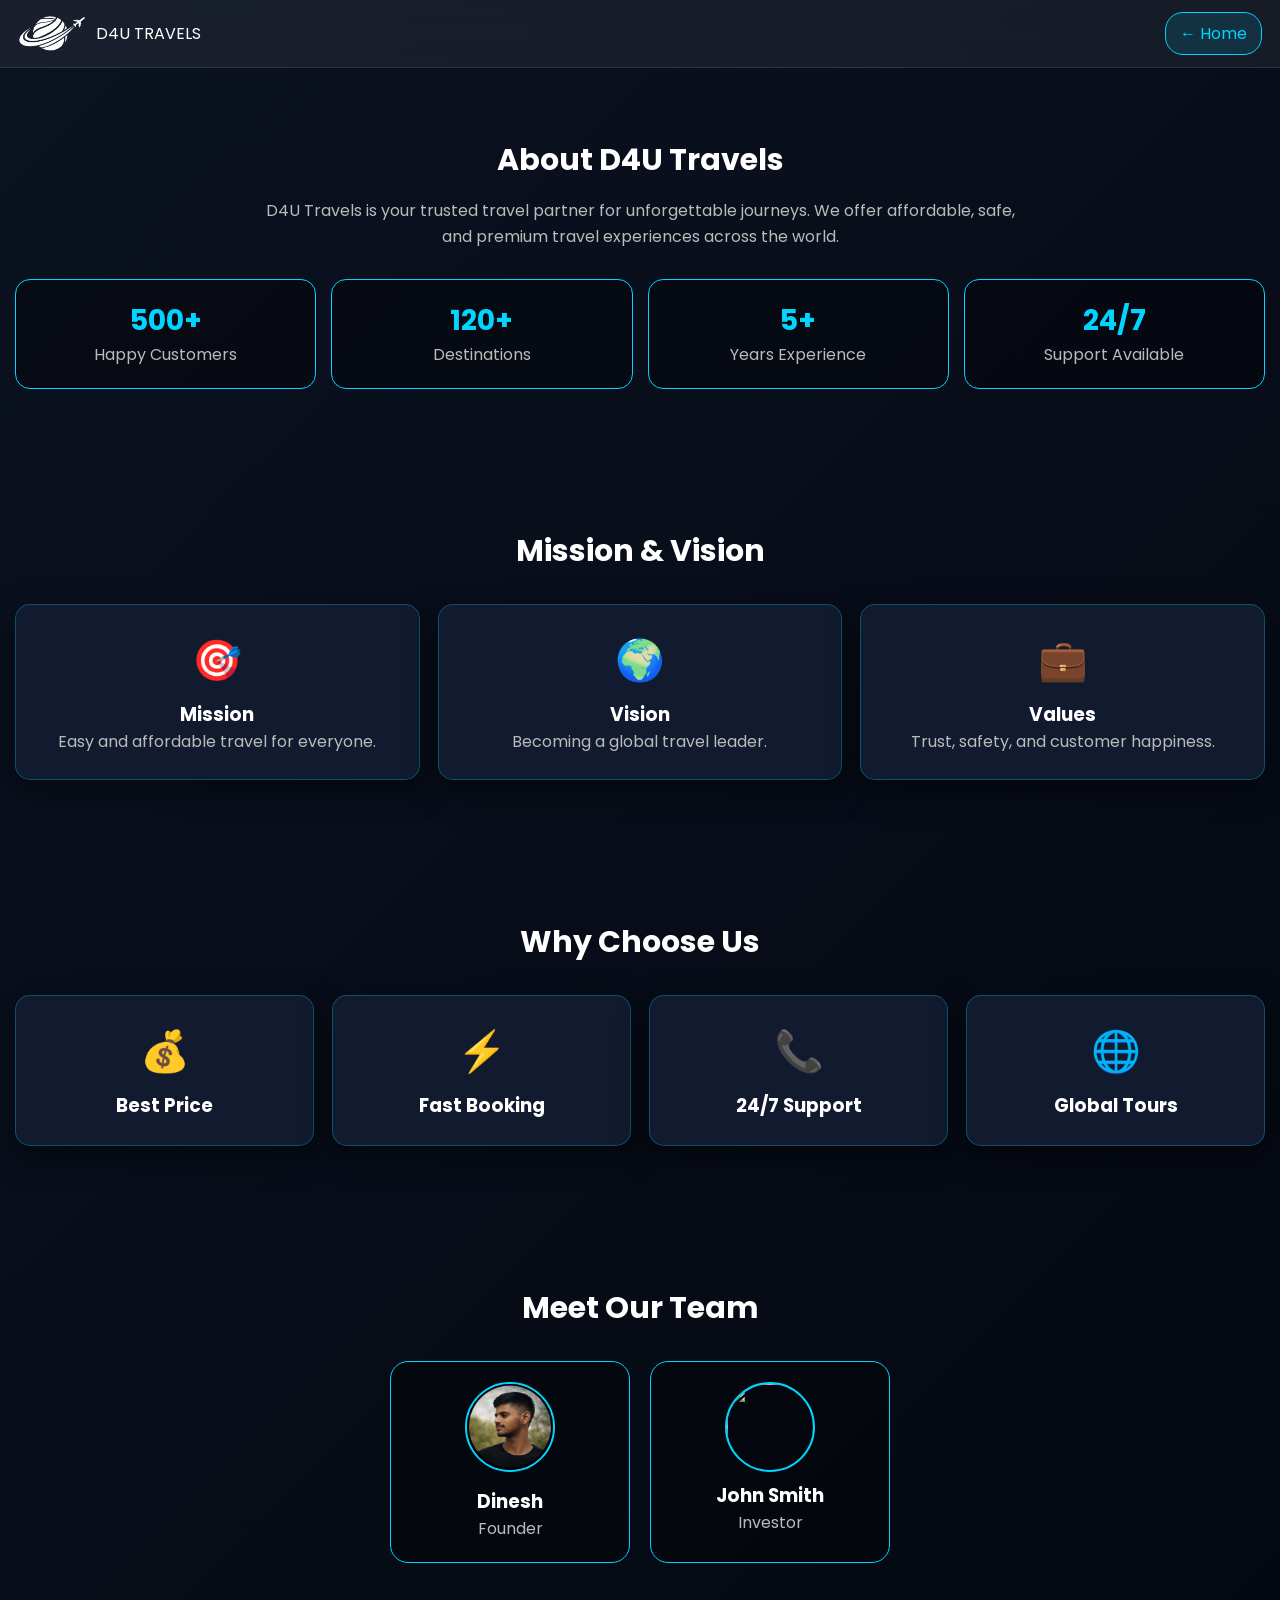
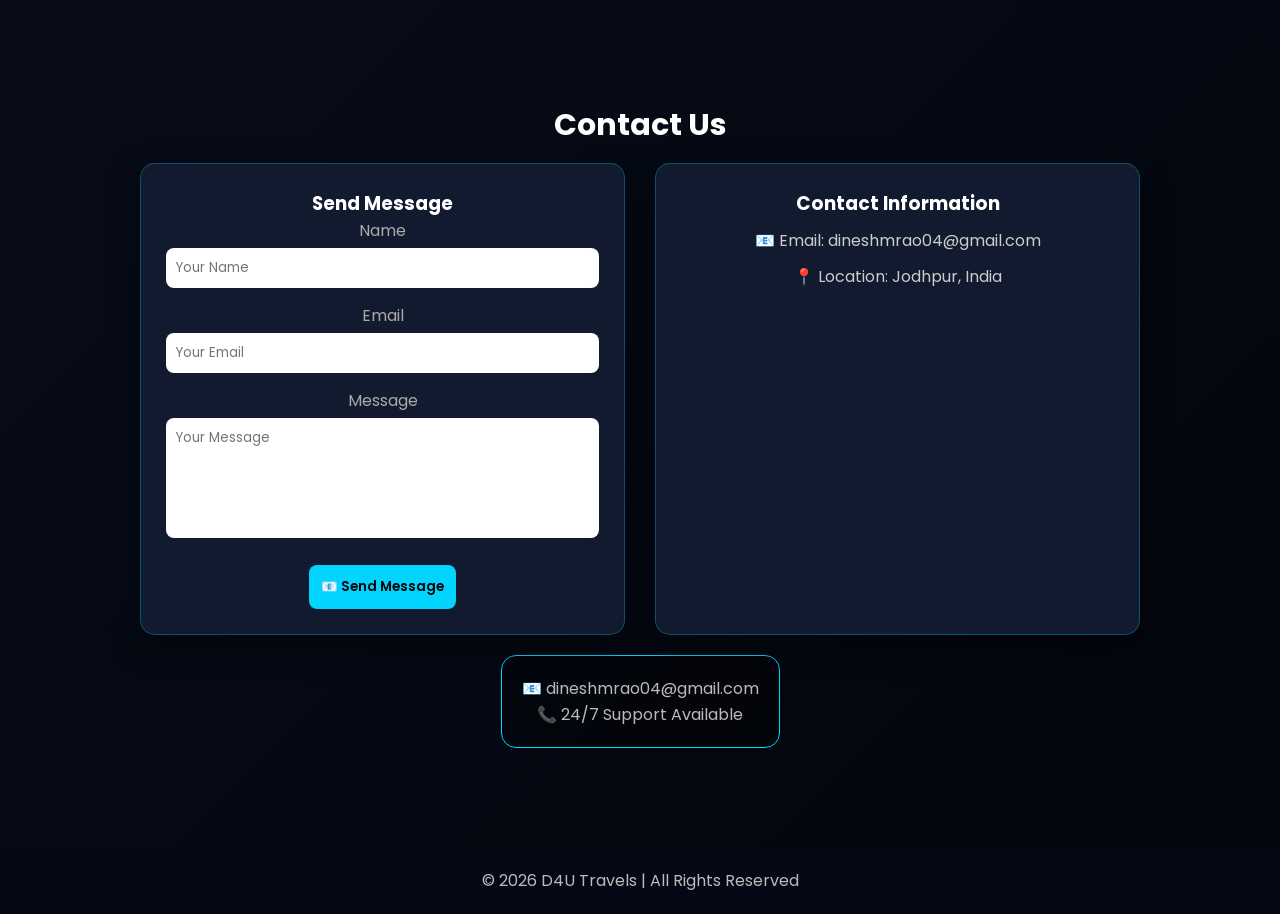
==== commit b2d8e048: "about.html" ====
--- a/about.html
+++ b/about.html
@@ -319,12 +319,6 @@
 </div>
 
 <div class="member">
-<img src="./a.04.jpg">
-<h3>Abhishek</h3>
-<p>Travel Expert</p>
-</div>
-
-<div class="member">
 <img src="https://randomuser.me/api/portraits/men/50.jpg">
 <h3>John Smith</h3>
 <p>Investor</p>
